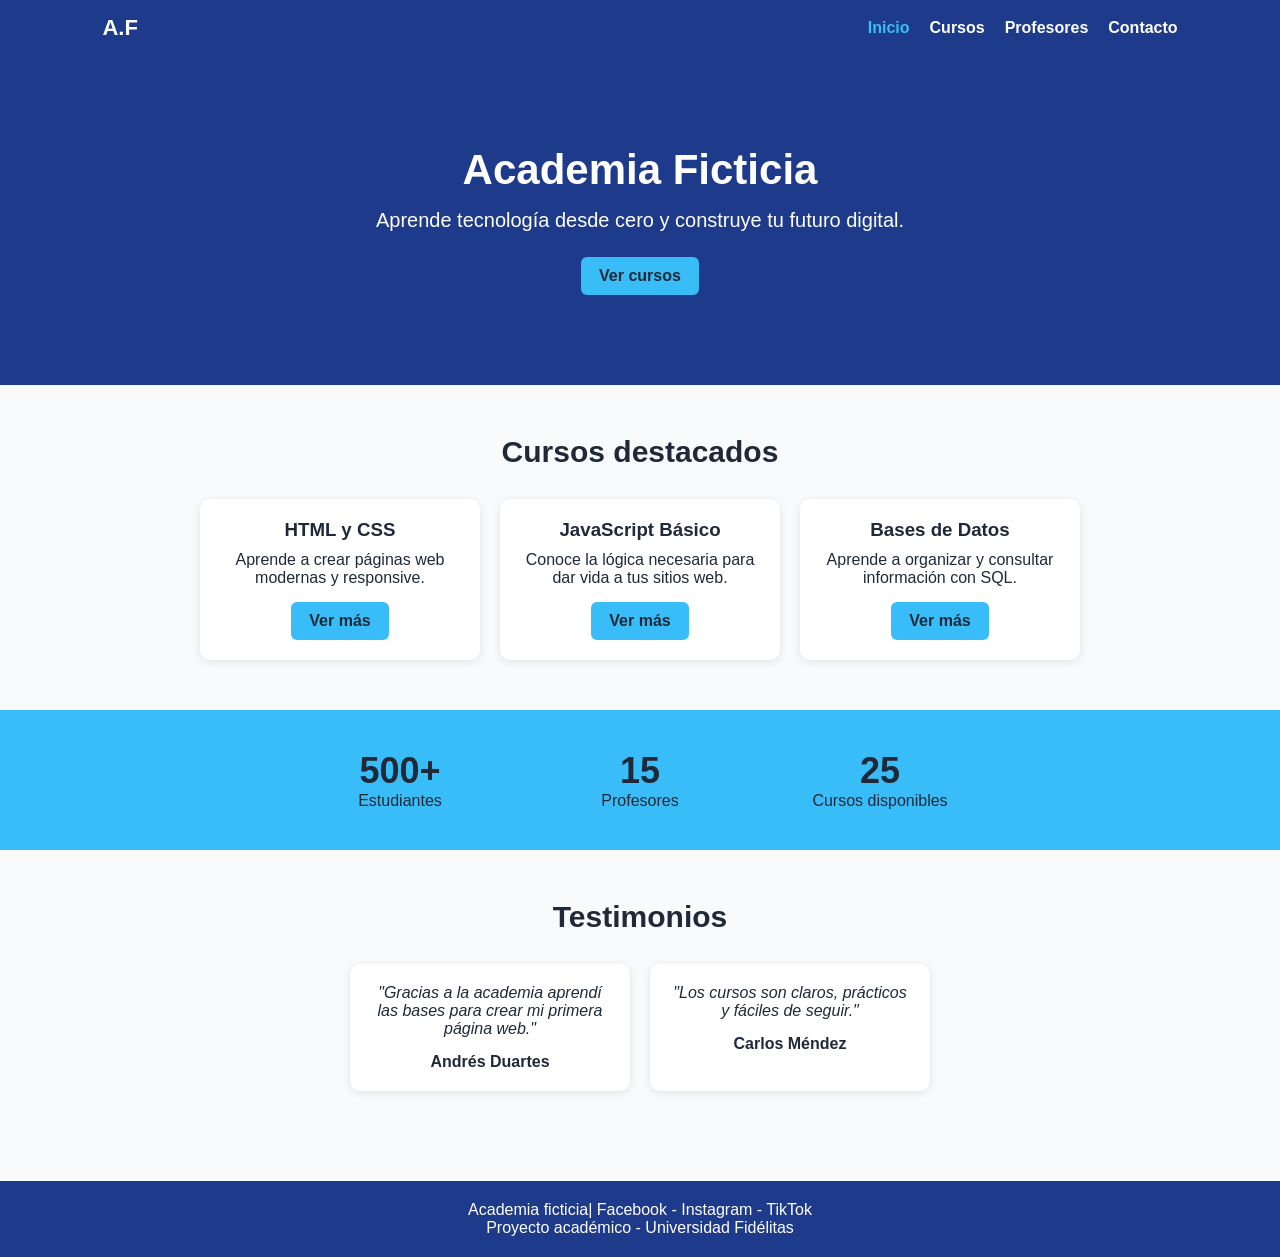
==== index.html @ 37006dbe "Trabajando el index, también metí en estilo" ====
<!DOCTYPE html>
<html lang="es">
<head>
  <meta charset="UTF-8">
  <meta name="viewport" content="width=device-width, initial-scale=1.0">
  <title>Inicio | Academia Ficticia</title>

  <link rel="stylesheet" href="css/style.css">
  <link rel="stylesheet" href="css/index.css">
</head>
<body>

  <nav class="navbar">
    <div class="logo">A.F</div>
    <ul>
      <li><a class="active" href="index.html">Inicio</a></li>
      <li><a href="cursos.html">Cursos</a></li>
      <li><a href="profesores.html">Profesores</a></li>
      <li><a href="contacto.html">Contacto</a></li>
    </ul>
  </nav>

  <main>
    <section class="hero">
      <h1>Academia Ficticia</h1>
      <p>Aprende tecnología desde cero y construye tu futuro digital.</p>
      <a href="cursos.html" class="btn">Ver cursos</a>
    </section>

    <section class="section">
      <h2>Cursos destacados</h2>

      <div class="cards">
        <article class="card">
          <h3>HTML y CSS</h3>
          <p>Aprende a crear páginas web modernas y responsive.</p>
          <a href="cursos.html" class="btn-card">Ver más</a>
        </article>

        <article class="card">
          <h3>JavaScript Básico</h3>
          <p>Conoce la lógica necesaria para dar vida a tus sitios web.</p>
          <a href="cursos.html" class="btn-card">Ver más</a>
        </article>

        <article class="card">
          <h3>Bases de Datos</h3>
          <p>Aprende a organizar y consultar información con SQL.</p>
          <a href="cursos.html" class="btn-card">Ver más</a>
        </article>
      </div>
    </section>

    <section class="stats">
      <div>
        <h3>500+</h3>
        <p>Estudiantes</p>
      </div>
      <div>
        <h3>15</h3>
        <p>Profesores</p>
      </div>
      <div>
        <h3>25</h3>
        <p>Cursos disponibles</p>
      </div>
    </section>

    <section class="section">
      <h2>Testimonios</h2>

      <div class="testimonials">
        <article class="testimonial">
          <p>"Gracias a la academia aprendí las bases para crear mi primera página web."</p>
          <h4>Andrés Duartes</h4>
        </article>

        <article class="testimonial">
          <p>"Los cursos son claros, prácticos y fáciles de seguir."</p>
          <h4>Carlos Méndez</h4>
        </article>
      </div>
    </section>
  </main>

  <footer class="footer">
    <p>Academia ficticia| Facebook - Instagram - TikTok</p>
    <p>Proyecto académico - Universidad Fidélitas</p>
  </footer>

</body>
</html>
---- css/style.css ----
:root {
  --color-principal: #1e3a8a;
  --color-secundario: #38bdf8;
  --color-fondo: #f8fafc;
  --color-texto: #1f2937;
  --color-blanco: #ffffff;
}
* {
  box-sizing: border-box;
  margin: 0;
  padding: 0;
}
body {
  font-family: Arial, sans-serif;
  background-color: var(--color-fondo);
  color: var(--color-texto);
}
.navbar {
  background-color: var(--color-principal);
  color: var(--color-blanco);
  padding: 15px 8%;
  display: flex;
  justify-content: space-between;
  align-items: center;
  flex-wrap: wrap;
}
.logo {
  font-size: 22px;
  font-weight: bold;
}
.navbar ul {
  list-style: none;
  display: flex;
  gap: 20px;
  flex-wrap: wrap;
}
.navbar a {
  color: var(--color-blanco);
  text-decoration: none;
  font-weight: bold;
}
.navbar a.active,
.navbar a:hover {
  color: var(--color-secundario);
}
.footer {
  background-color: var(--color-principal);
  color: var(--color-blanco);
  text-align: center;
  padding: 20px;
  margin-top: 40px;
}
---- css/index.css ----
.hero {
  text-align: center;
  padding: 90px 20px;
  background-color: var(--color-principal);
  color: white;
}

.hero h1 {
  font-size: 42px;
  margin-bottom: 15px;
}

.hero p {
  font-size: 20px;
  margin-bottom: 25px;
}

.btn,
.btn-card {
  display: inline-block;
  background-color: var(--color-secundario);
  color: var(--color-texto);
  padding: 10px 18px;
  border-radius: 6px;
  text-decoration: none;
  font-weight: bold;
}

.section {
  padding: 50px 8%;
  text-align: center;
}

.section h2 {
  margin-bottom: 30px;
  font-size: 30px;
}

.cards,
.testimonials,
.stats {
  display: flex;
  gap: 20px;
  justify-content: center;
  flex-wrap: wrap;
}

.card,
.testimonial {
  background-color: white;
  padding: 20px;
  border-radius: 10px;
  width: 280px;
  box-shadow: 0 2px 8px rgba(0, 0, 0, 0.1);
}

.card img {
  width: 100%;
  height: 150px;
  background-color: #ddd;
  object-fit: cover;
  border-radius: 8px;
  margin-bottom: 15px;
}

.card h3 {
  margin-bottom: 10px;
}

.card p {
  margin-bottom: 15px;
}

.stats {
  background-color: var(--color-secundario);
  padding: 40px 8%;
}

.stats div {
  width: 220px;
  text-align: center;
}

.stats h3 {
  font-size: 36px;
}

.testimonial p {
  margin-bottom: 15px;
  font-style: italic;
}

@media (max-width: 600px) {
  .hero h1 {
    font-size: 32px;
  }

  .navbar {
    text-align: center;
    justify-content: center;
  }

  .navbar ul {
    justify-content: center;
    margin-top: 10px;
  }
}
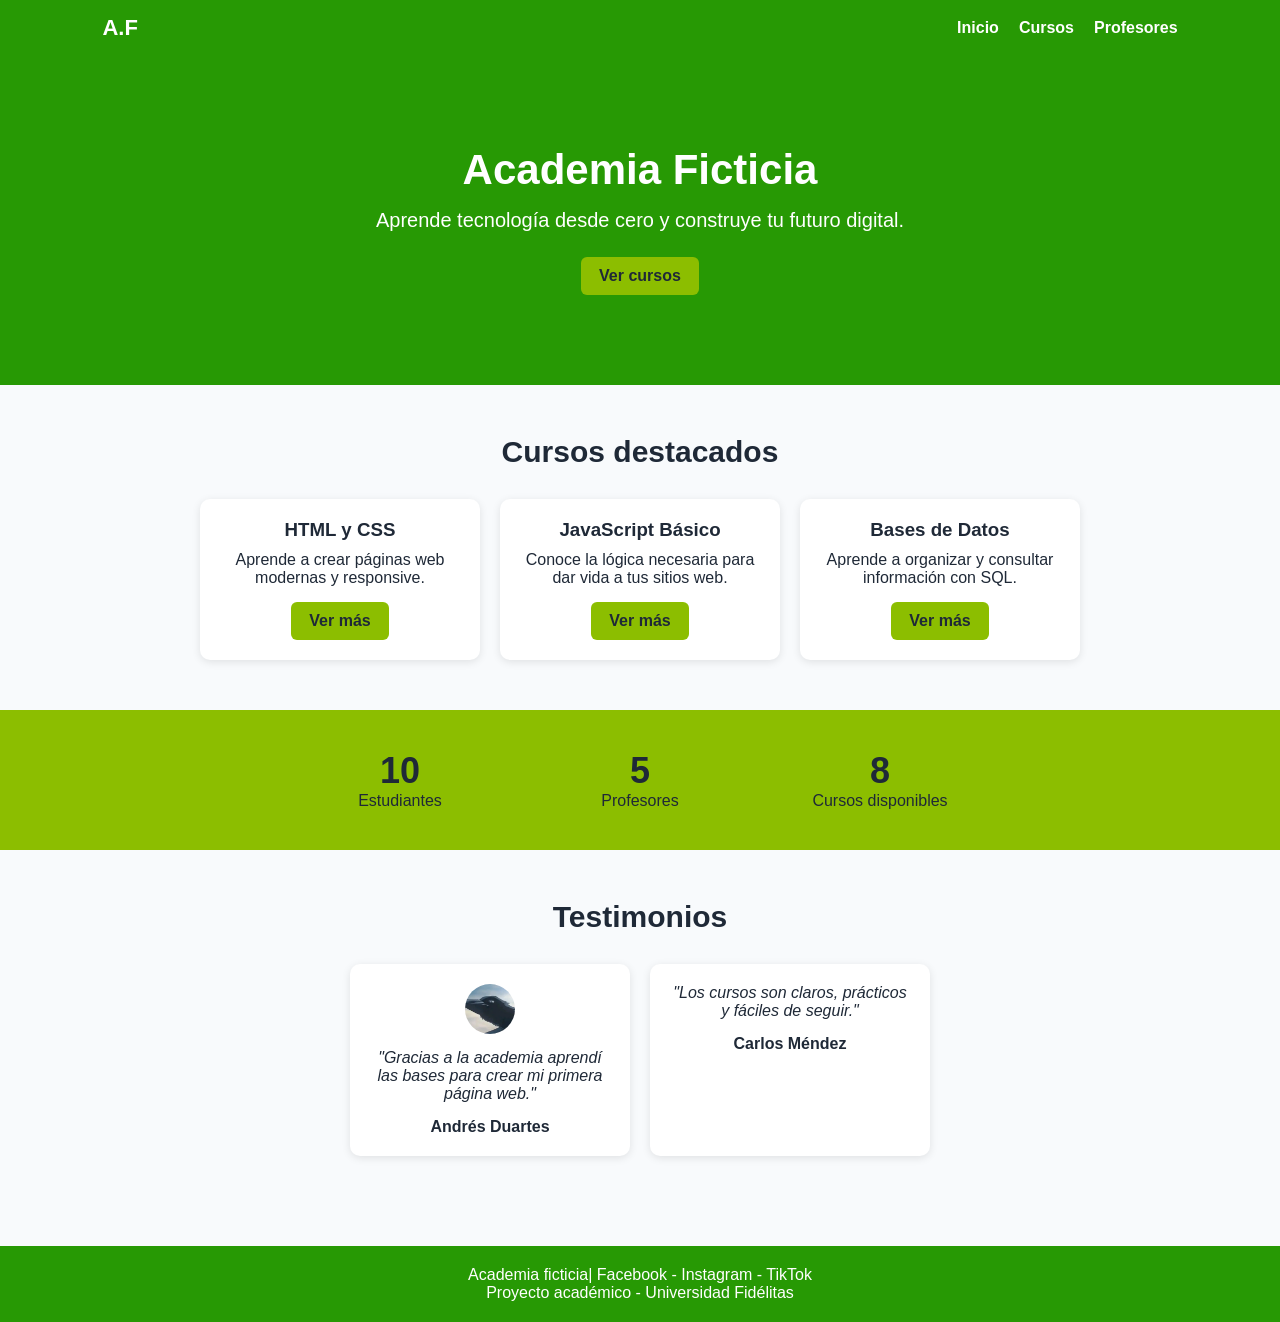
==== commit 8e0cf629: "Ya quedó, hice algunos cambios" ====
--- a/index.html
+++ b/index.html
@@ -16,7 +16,7 @@
       <li><a class="active" href="index.html">Inicio</a></li>
       <li><a href="cursos.html">Cursos</a></li>
       <li><a href="profesores.html">Profesores</a></li>
-      <li><a href="contacto.html">Contacto</a></li>
+      
     </ul>
   </nav>
 
@@ -53,15 +53,15 @@
 
     <section class="stats">
       <div>
-        <h3>500+</h3>
+        <h3>10</h3>
         <p>Estudiantes</p>
       </div>
       <div>
-        <h3>15</h3>
+        <h3>5</h3>
         <p>Profesores</p>
       </div>
       <div>
-        <h3>25</h3>
+        <h3>8</h3>
         <p>Cursos disponibles</p>
       </div>
     </section>
@@ -71,6 +71,7 @@
 
       <div class="testimonials">
         <article class="testimonial">
+          <img src="images/Cuervo.png" alt="Foto de Andrés Duartes" class="testimonial-img">
           <p>"Gracias a la academia aprendí las bases para crear mi primera página web."</p>
           <h4>Andrés Duartes</h4>
         </article>
--- a/css/style.css
+++ b/css/style.css
@@ -1,6 +1,6 @@
 :root {
-  --color-principal: #1e3a8a;
-  --color-secundario: #38bdf8;
+  --color-principal: #279904;
+  --color-secundario: #8cbe00;
   --color-fondo: #f8fafc;
   --color-texto: #1f2937;
   --color-blanco: #ffffff;
@@ -41,7 +41,7 @@
 }
 .navbar a.active,
 .navbar a:hover {
-  color: var(--color-secundario);
+
 }
 .footer {
   background-color: var(--color-principal);
--- a/css/index.css
+++ b/css/index.css
@@ -90,6 +90,15 @@
   font-style: italic;
 }
 
+.testimonial-img {
+    width: 50px;
+    height: 50px;
+    border-radius: 50%;
+    object-fit: cover;
+    display: block;
+    margin: 0 auto 15px auto;
+  }
+
 @media (max-width: 600px) {
   .hero h1 {
     font-size: 32px;
@@ -104,4 +113,5 @@
     justify-content: center;
     margin-top: 10px;
   }
+
 }
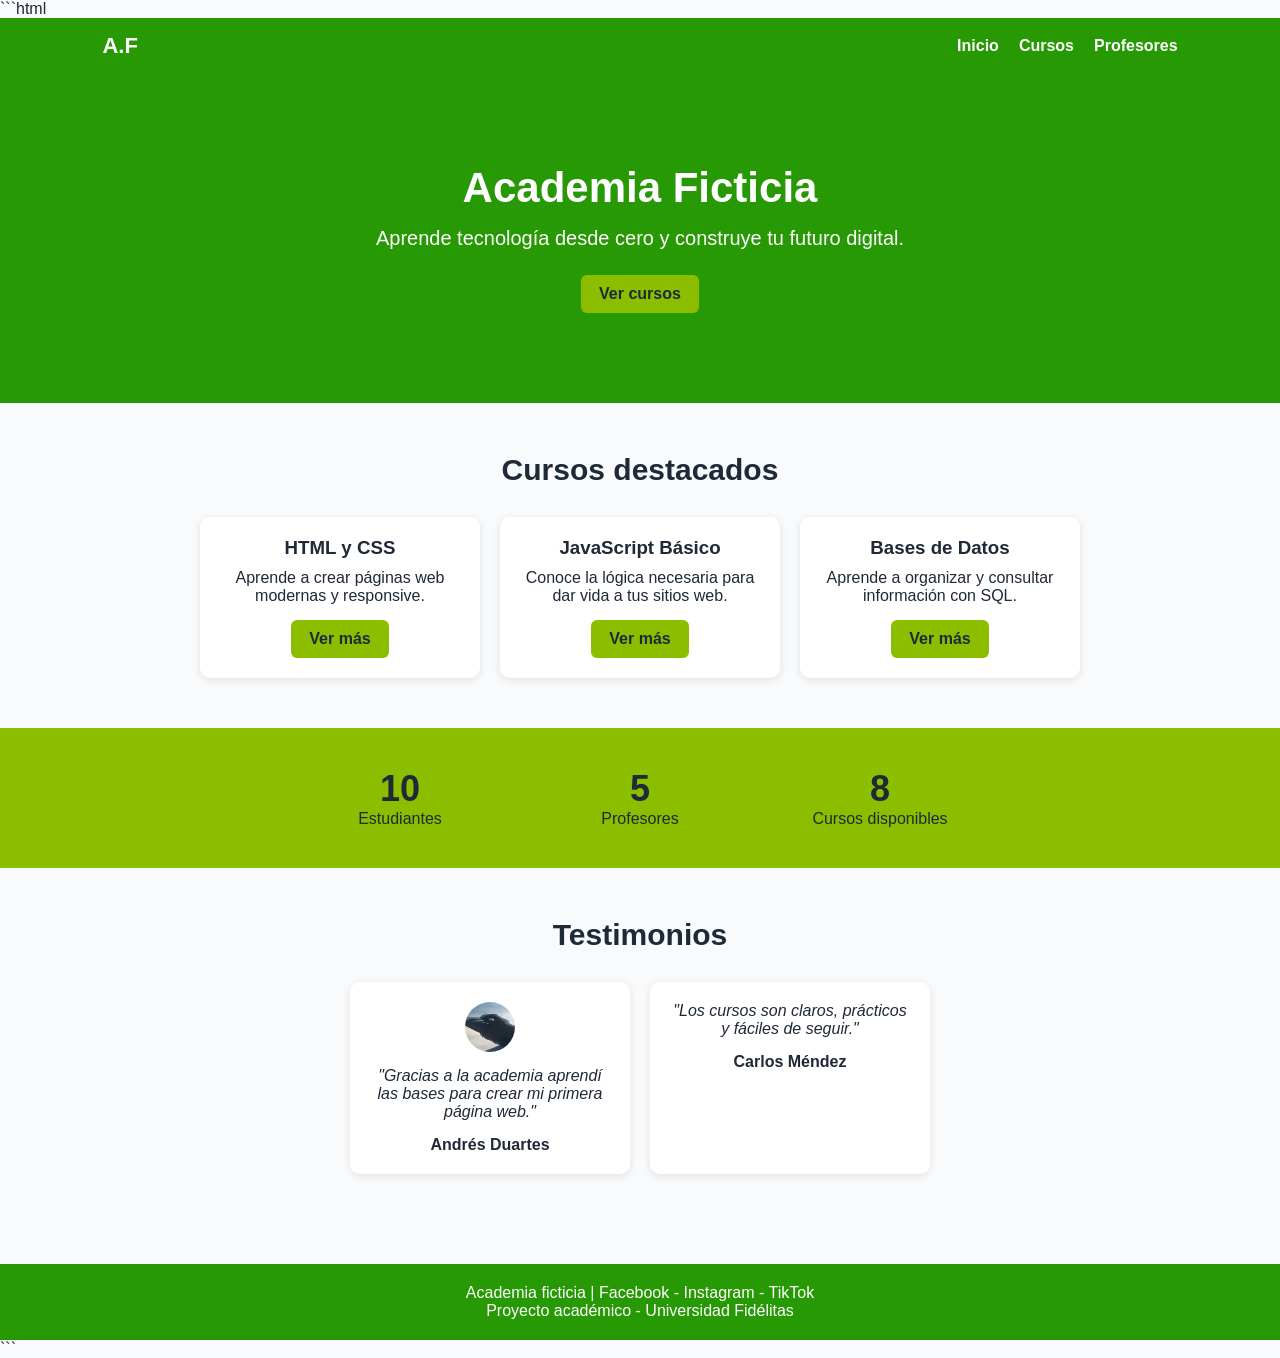
==== commit 5b7caa39: "Creación de index en js" ====
--- a/index.html
+++ b/index.html
@@ -1,93 +1,112 @@
+```html
 <!DOCTYPE html>
 <html lang="es">
+
 <head>
   <meta charset="UTF-8">
   <meta name="viewport" content="width=device-width, initial-scale=1.0">
+
   <title>Inicio | Academia Ficticia</title>
 
   <link rel="stylesheet" href="css/style.css">
   <link rel="stylesheet" href="css/index.css">
 </head>
+
 <body>
 
   <nav class="navbar">
     <div class="logo">A.F</div>
+
     <ul>
-      <li><a class="active" href="index.html">Inicio</a></li>
-      <li><a href="cursos.html">Cursos</a></li>
-      <li><a href="profesores.html">Profesores</a></li>
-      
+      <li>
+        <a class="active" href="index.html">Inicio</a>
+      </li>
+
+      <li>
+        <a href="cursos.html">Cursos</a>
+      </li>
+
+      <li>
+        <a href="profesores.html">Profesores</a>
+      </li>
     </ul>
   </nav>
-
   <main>
     <section class="hero">
       <h1>Academia Ficticia</h1>
-      <p>Aprende tecnología desde cero y construye tu futuro digital.</p>
-      <a href="cursos.html" class="btn">Ver cursos</a>
+
+      <p>
+        Aprende tecnología desde cero y construye tu futuro digital.
+      </p>
+
+      <a href="cursos.html" class="btn">
+        Ver cursos
+      </a>
     </section>
 
     <section class="section">
       <h2>Cursos destacados</h2>
-
-      <div class="cards">
-        <article class="card">
-          <h3>HTML y CSS</h3>
-          <p>Aprende a crear páginas web modernas y responsive.</p>
-          <a href="cursos.html" class="btn-card">Ver más</a>
-        </article>
-
-        <article class="card">
-          <h3>JavaScript Básico</h3>
-          <p>Conoce la lógica necesaria para dar vida a tus sitios web.</p>
-          <a href="cursos.html" class="btn-card">Ver más</a>
-        </article>
-
-        <article class="card">
-          <h3>Bases de Datos</h3>
-          <p>Aprende a organizar y consultar información con SQL.</p>
-          <a href="cursos.html" class="btn-card">Ver más</a>
-        </article>
-      </div>
+      <div id="contenedor-cursos" class="cards"></div>
     </section>
 
     <section class="stats">
+
       <div>
         <h3>10</h3>
         <p>Estudiantes</p>
       </div>
+
       <div>
         <h3>5</h3>
         <p>Profesores</p>
       </div>
+
       <div>
         <h3>8</h3>
         <p>Cursos disponibles</p>
       </div>
+
     </section>
 
     <section class="section">
       <h2>Testimonios</h2>
 
       <div class="testimonials">
+
         <article class="testimonial">
-          <img src="images/Cuervo.png" alt="Foto de Andrés Duartes" class="testimonial-img">
-          <p>"Gracias a la academia aprendí las bases para crear mi primera página web."</p>
+          <img
+            src="images/Cuervo.png"
+            alt="Foto de Andrés Duartes"
+            class="testimonial-img"
+          >
+
+          <p>
+            "Gracias a la academia aprendí las bases para crear mi primera página web."
+          </p>
+
           <h4>Andrés Duartes</h4>
         </article>
 
         <article class="testimonial">
-          <p>"Los cursos son claros, prácticos y fáciles de seguir."</p>
+          <p>
+            "Los cursos son claros, prácticos y fáciles de seguir."
+          </p>
+
           <h4>Carlos Méndez</h4>
         </article>
+
       </div>
     </section>
+
   </main>
 
   <footer class="footer">
-    <p>Academia ficticia| Facebook - Instagram - TikTok</p>
+    <p>Academia ficticia | Facebook - Instagram - TikTok</p>
     <p>Proyecto académico - Universidad Fidélitas</p>
   </footer>
+  <script src="js/index.js"></script>
 
 </body>
-</html>+
+</html>
+```
--- a/css/index.css
+++ b/css/index.css
@@ -114,4 +114,14 @@
     margin-top: 10px;
   }
 
+.categoria-curso {
+  display: inline-block;
+  background-color: var(--color-principal);
+  color: white;
+  padding: 5px 10px;
+  margin-bottom: 12px;
+  border-radius: 15px;
+  font-size: 13px;
+  font-weight: bold;
+}
 }
